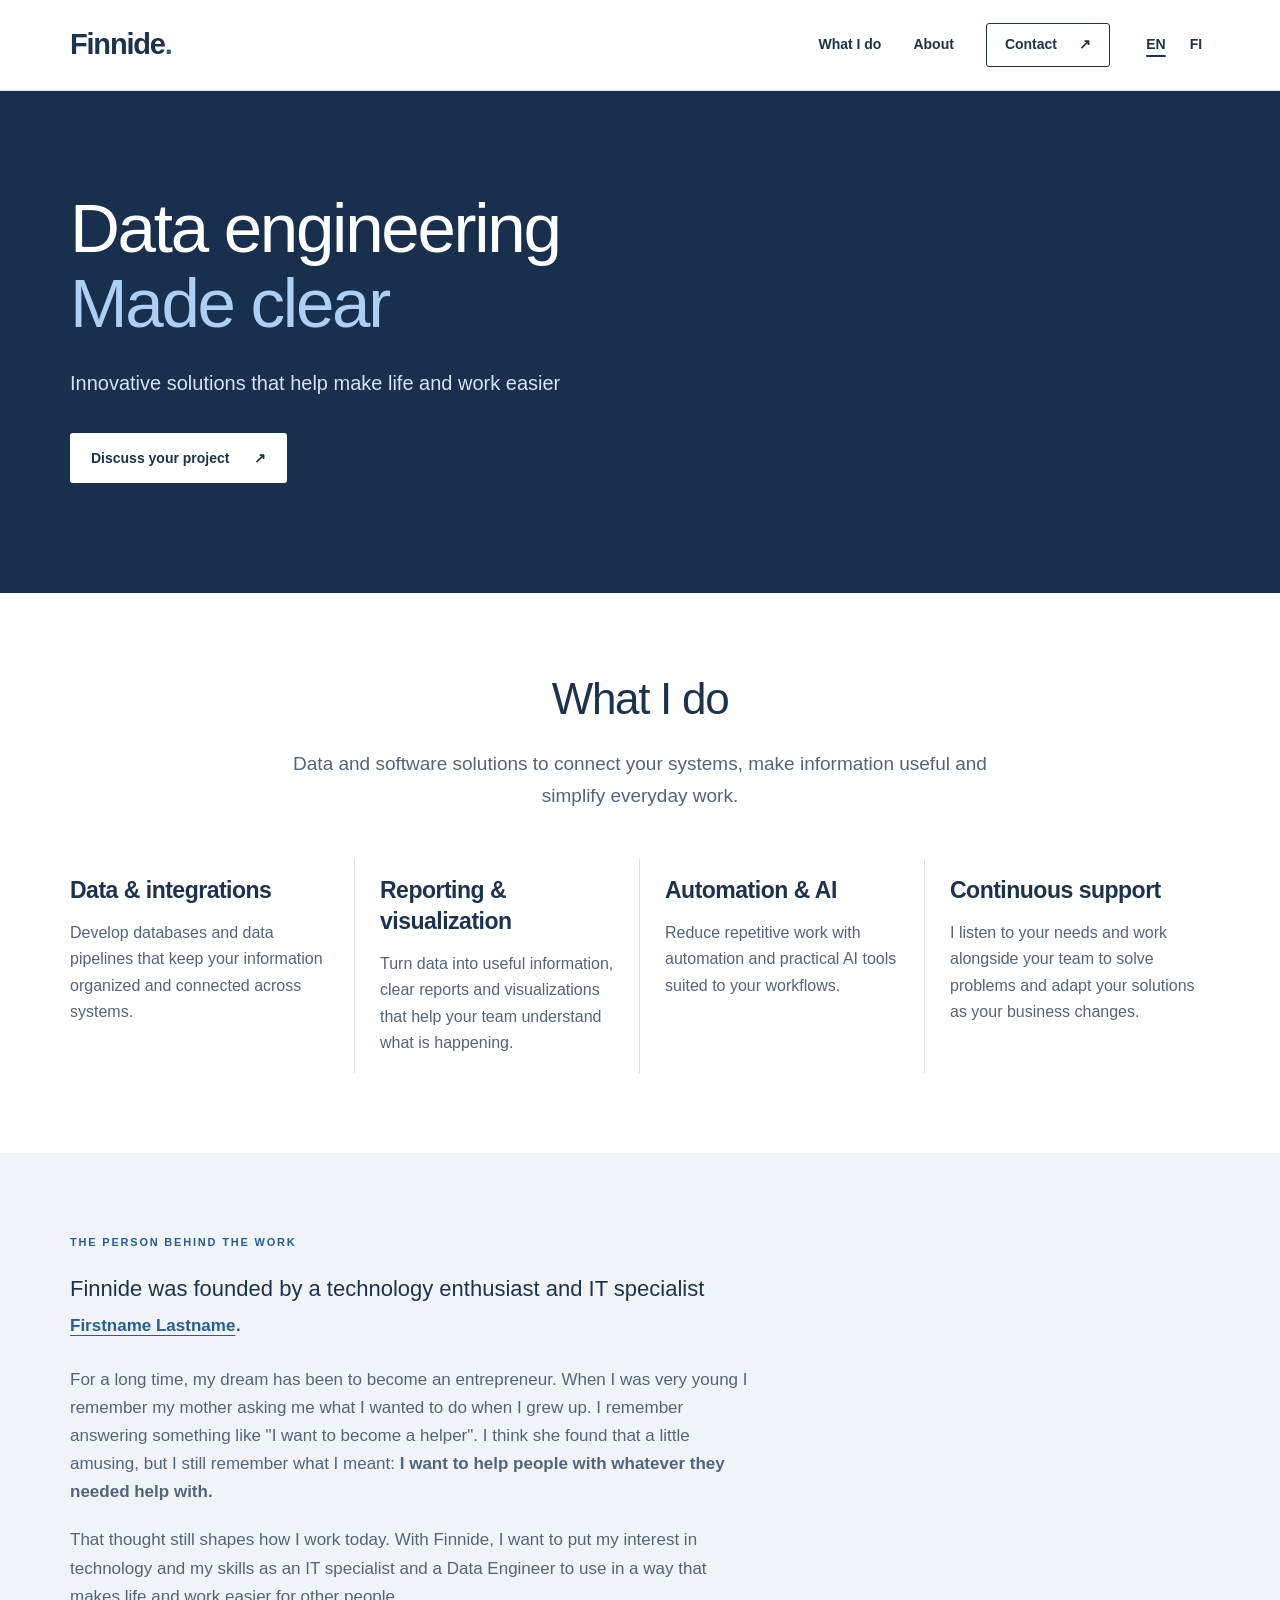
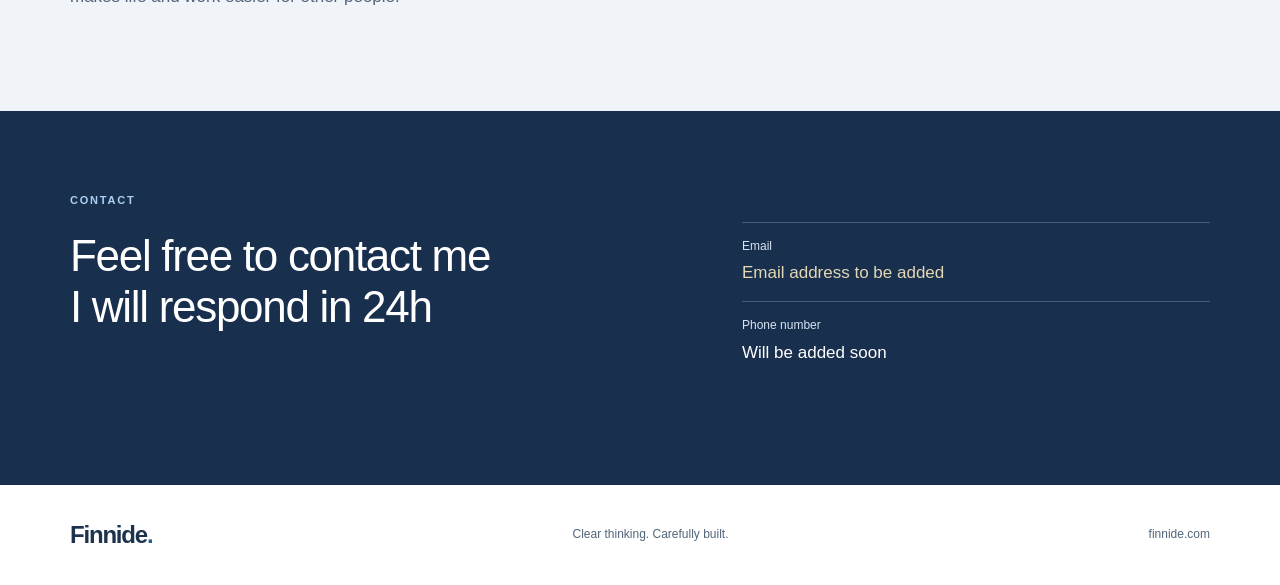
==== index.html @ 02202bdf "Initial commit" ====
<!doctype html>
<html lang="en">
<head>
  <meta charset="utf-8">
  <meta name="viewport" content="width=device-width, initial-scale=1">
  <meta name="description" content="Finnide — independent data engineering, integrations and automation from Finland. Practical solutions, built with clarity.">
  <title>Finnide — Data engineering Made clear</title>
  <link rel="stylesheet" href="style.css">
</head>
<body>
  <a class="skip-link" href="#main">Skip to content</a>

  <header class="site-header">
    <div class="container header-inner">
      <a class="brand" href="#home" aria-label="Finnide home">Finnide<span class="brand-mark" aria-hidden="true">.</span></a>
      <nav aria-label="Main navigation">
        <a href="#services">What I do</a>
        <a href="#about">About</a>
        <a class="nav-contact" href="#contact">Contact <span aria-hidden="true">↗</span></a>
        <span class="language-switch" role="group" aria-label="Language">
          <a href="index.html" lang="en" hreflang="en" aria-label="In English" aria-current="page">EN</a>
          <a href="fi.html" lang="fi" hreflang="fi" aria-label="Suomeksi">FI</a>
        </span>
      </nav>
    </div>
  </header>

  <main id="main">
    <section class="hero home-simple" id="home" aria-labelledby="hero-title">
      <div class="container">
        <div class="home-content">
          <h1 id="hero-title">Data engineering<br><span>Made clear</span></h1>
          <p class="hero-description">Innovative solutions that help make life and work easier</p>
          <a class="button button-light" href="#contact">Discuss your project <span aria-hidden="true">↗</span></a>
        </div>
      </div>
    </section>

    <section class="section services" id="services" aria-labelledby="services-title">
      <div class="container">
        <div class="services-heading">
          <h2 id="services-title">What I do</h2>
          <p>Data and software solutions to connect your systems, make information useful and simplify everyday work.</p>
        </div>
        <div class="service-areas">
          <article class="service-area">
            <h3>Data &amp; integrations</h3>
            <p>Develop databases and data pipelines that keep your information organized and connected across systems.</p>
          </article>
          <article class="service-area">
            <h3>Reporting &amp; visualization</h3>
            <p>Turn data into useful information, clear reports and visualizations that help your team understand what is happening.</p>
          </article>
          <article class="service-area">
            <h3>Automation &amp; AI</h3>
            <p>Reduce repetitive work with automation and practical AI tools suited to your workflows.</p>
          </article>
          <article class="service-area">
            <h3>Continuous support</h3>
            <p>I listen to your needs and work alongside your team to solve problems and adapt your solutions as your business changes.</p>
          </article>
        </div>
      </div>
    </section>

    <section class="section about" id="about" aria-labelledby="about-title">
      <div class="container">
        <div class="about-story">
          <div class="story-header">
            <h2 class="eyebrow" id="about-title">THE PERSON BEHIND THE WORK</h2>
          </div>
          <div class="story-prose">
            <p class="story-lead">Finnide was founded by a technology enthusiast and IT specialist<br>
              <!-- Placeholder destination: replace with the founder’s website before publishing. -->
              <a class="founder-link" href="https://google.com">Firstname Lastname</a>.
            </p>
            <p class="story-body">For a long time, my dream has been to become an entrepreneur. When I was very young I remember my mother asking me what I wanted to do when I grew up. 
              I remember answering something like "I want to become a helper". I think she found that a little amusing, but I still remember what I meant: 
              <b>I want to help people with whatever they needed help with.</b></p>
            <p class="story-body">That thought still shapes how I work today. With Finnide, 
              I want to put my interest in technology and my skills as an IT specialist and a Data Engineer to use in a way that makes life and work easier for other people.</p>
          </div>
        </div>
      </div>
    </section>

    <section class="section contact" id="contact" aria-labelledby="contact-title">
      <div class="container contact-layout">
        <div>
          <p class="eyebrow">CONTACT</p>
          <h2 id="contact-title">Feel free to contact me<br>I will respond in 24h</h2>
        </div>
        <div class="contact-details">
          <dl>
            <div><dt>Email</dt><dd class="placeholder">Email address to be added</dd></div>
            <div><dt>Phone number</dt><dd>Will be added soon</dd></div>
          </dl>
        </div>
      </div>
    </section>
  </main>

  <footer class="site-footer">
    <div class="container footer-inner">
      <a class="brand" href="#home">Finnide<span class="brand-mark" aria-hidden="true">.</span></a>
      <p>Clear thinking. Carefully built.</p>
      <span class="footer-domain">finnide.com</span>
    </div>
  </footer>
</body>
</html>
---- style.css ----
/* Finnide
   Shared stylesheet for index.html and fi.html.
   Keep layout, accessibility and responsive rules here. */

/* 1. Theme — shared navy palette for English and Finnish. */
:root {
  --ink: #1d324d;
  --muted: #536479;
  --accent: #255d98;
  --hero: #182f4d;
  --hero-text: #d7e3f1;
  --highlight: #aecff4;
  --paper: #ffffff;
  --soft: #f0f4f9;
  --line: #d9e1eb;
  --content-width: 1140px;
}

/* 2. Base styles, typography and accessible links. */
* {
  box-sizing: border-box;
}

html {
  scroll-padding-top: 112px;
}

body {
  margin: 0;
  background: var(--paper);
  color: var(--ink);
  font-family: "Segoe UI", "Helvetica Neue", Arial, sans-serif;
  font-size: 17px;
  line-height: 1.65;
}

h1, h2, h3, p {
  margin-top: 0;
}

p {
  margin-bottom: 20px;
}

a {
  color: inherit;
  text-decoration: none;
}

a:hover {
  text-decoration: underline;
  text-underline-offset: 5px;
}

a:focus-visible {
  outline: 3px solid #b97528;
  outline-offset: 5px;
}

/* Shared page width. */
.container {
  width: min(var(--content-width), calc(100% - 96px));
  margin-inline: auto;
}

/* Keyboard skip link, revealed when focused. */
.skip-link {
  position: fixed;
  top: -100px;
  left: 16px;
  z-index: 20;
  padding: 12px 18px;
  background: var(--paper);
  color: var(--ink);
}

.skip-link:focus {
  top: 12px;
}

/* 3. Header and main navigation. */
.site-header {
  position: sticky;
  top: 0;
  z-index: 10;
  background: var(--paper);
  border-bottom: 1px solid var(--line);
}

.header-inner {
  display: flex;
  align-items: center;
  justify-content: space-between;
  gap: 28px;
  min-height: 90px;
}

.brand {
  white-space: nowrap;
  font-size: 29px;
  font-weight: 700;
  letter-spacing: -1.2px;
}

.brand-mark {
  color: var(--accent);
}

nav {
  display: flex;
  align-items: center;
  gap: 32px;
  font-size: 14px;
  font-weight: 600;
}

nav a {
  display: inline-flex;
  align-items: center;
  min-height: 44px;
}

.nav-contact {
  gap: 22px;
  padding: 7px 18px;
  border: 1px solid var(--ink);
  border-radius: 3px;
}

.nav-contact:hover {
  background: var(--soft);
  text-decoration: none;
}

/* 4. Home section. */
.hero {
  background: var(--hero);
  color: white;
}

.eyebrow {
  margin-bottom: 21px;
  font-size: 11px;
  font-weight: 700;
  letter-spacing: 1.8px;
  color: var(--accent);
}

h1 {
  font-weight: 500;
  line-height: 1.08;
  letter-spacing: -2.3px;
}

h1 span {
  color: var(--highlight);
}

.hero-description {
  color: var(--hero-text);
  line-height: 1.55;
}

.button {
  display: inline-flex;
  align-items: center;
  justify-content: space-between;
  gap: 24px;
  min-height: 50px;
  padding: 13px 21px;
  border-radius: 3px;
  font-size: 14px;
  font-weight: 600;
}

.button-light {
  background: white;
  color: var(--ink);
}

.button-light:hover {
  background: var(--highlight);
  text-decoration: none;
}

/* Shared section spacing. */
.section {
  padding-block: 80px;
}

h2 {
  margin-bottom: 24px;
  font-size: clamp(32px, 3.5vw, 44px);
  font-weight: 500;
  line-height: 1.16;
  letter-spacing: -1.3px;
}

h3 {
  font-weight: 600;
  line-height: 1.35;
  letter-spacing: -0.5px;
}

/* 5. About section background. */
.about {
  background: var(--soft);
}

/* 6. Contact section. */
.contact {
  background: var(--hero);
  color: white;
}

.contact-layout {
  display: grid;
  grid-template-columns: 1.1fr 0.9fr;
  gap: 100px;
}

.contact .eyebrow {
  color: var(--highlight);
}

.contact-details {
  padding-top: 7px;
}

.contact-details dl {
  margin: 24px 0;
}

.contact-details dl > div {
  border-top: 1px solid #435d7d;
  padding-block: 14px;
}

.contact-details dt {
  font-size: 12px;
  color: var(--hero-text);
}

.contact-details dd {
  margin: 3px 0 0;
  font-size: 17px;
}

.placeholder {
  color: #e4d7b5;
}

/* 7. Footer. */
.footer-inner {
  display: flex;
  align-items: center;
  justify-content: space-between;
  gap: 24px;
  padding-block: 30px;
}

.footer-inner .brand {
  font-size: 24px;
}

.footer-inner p, .footer-domain {
  margin: 0;
  color: var(--muted);
  font-size: 12px;
}

/* Responsive layout — tablet. */
@media (max-width: 950px) {
  .container {
    width: calc(100% - 48px);
  }

  .contact-layout {
    gap: 45px;
  }
}

/* Responsive layout — phone. */
@media (max-width: 700px) {
  html {
    scroll-padding-top: 134px;
  }

  .container {
    width: calc(100% - 40px);
  }

  .header-inner {
    flex-wrap: wrap;
    justify-content: center;
    gap: 4px;
    padding-block: 12px;
  }

  .brand {
    font-size: 26px;
  }

  nav {
    justify-content: center;
    width: 100%;
    gap: 26px;
    font-size: 13px;
  }

  .nav-contact {
    border: 0;
    padding-inline: 0;
    gap: 8px;
  }

  .contact-layout {
    grid-template-columns: 1fr;
    gap: 32px;
  }

  h1 {
    font-size: clamp(39px, 8.8vw, 56px);
    letter-spacing: -1.6px;
  }

  .hero-description {
    font-size: 19px;
  }

  .section {
    padding-block: 52px;
  }

  .footer-inner {
    flex-wrap: wrap;
    gap: 12px 24px;
  }

  .footer-domain {
    width: 100%;
  }
}

/* Home layout — one left-aligned content block. */
.home-simple {
  padding: 100px 0 110px;
  text-align: left;
}

.home-simple .home-content {
  max-width: 760px;
  margin: 0;
}

.home-simple h1 {
  font-size: clamp(44px, 5.4vw, 72px);
  margin-bottom: 0;
}

.home-simple .hero-description {
  max-width: 510px;
  margin: 28px 0 34px;
  font-size: 20px;
}

/* Responsive layout — phone. */
@media (max-width: 700px) {
  .home-simple {
    padding: 62px 0 68px;
  }

  .home-simple h1 {
    font-size: clamp(39px, 9vw, 56px);
  }
}

.services-heading > p {
  color: var(--muted);
  font-size: 19px;
  margin-bottom: 0;
}

.service-area h3 {
  font-size: 23px;
  margin-bottom: 14px;
}

.service-area p {
  color: var(--muted);
  font-size: 16px;
  margin-bottom: 0;
}

/* 8. Services — centered introduction and four open columns. */
.services-heading {
  max-width: 720px;
  margin-bottom: 48px;
  text-align: center;
  margin-inline: auto;
}

.service-areas {
  display: grid;
  grid-template-columns: repeat(4, 1fr);
  gap: 0;
}

.service-area {
  min-width: 0;
  padding: 16px 25px;
  border-right: 1px solid var(--line);
}

.service-area:first-child {
  padding-left: 0;
}

.service-area:last-child {
  padding-right: 0;
  border-right: 0;
}

/* Responsive layout — tablet. */
@media (max-width: 950px) {
  .service-areas {
    grid-template-columns: repeat(2, 1fr);
    gap: 30px;
  }

  .service-area, .service-area:first-child, .service-area:last-child {
    padding: 0;
    border: 0;
  }
}

/* Services — stack into one column. */
@media (max-width: 600px) {
  .service-areas {
    grid-template-columns: 1fr;
  }

  .services-heading {
    text-align: left;
  }

  .service-area {
    padding-top: 20px;
    border-top: 1px solid var(--line);
  }
}

/* 9. Founder story — readable prose and a small section heading. */
.about-story {
  max-width: 760px;
}

.about-story h2.eyebrow {
  font-size: 11px;
  font-weight: 700;
  line-height: 1.65;
  letter-spacing: 1.8px;
  margin-bottom: 21px;
}

.about-story .story-lead {
  font-size: 22px;
  line-height: 1.55;
  color: var(--ink);
}

.about-story .story-body {
  max-width: 680px;
  color: var(--muted);
}

/* 10. Language selector — underline the current language. */
.language-switch {
  display: inline-flex;
  align-items: center;
  gap: 12px;
  white-space: nowrap;
}

.language-switch a {
  justify-content: center;
  min-width: 28px;
}

.language-switch a[aria-current="page"] {
  text-decoration: underline;
  text-decoration-thickness: 2px;
  text-underline-offset: 6px;
}

/* Narrow phones — allow navigation to wrap. */
@media (max-width: 420px) {
  .site-header nav {
    flex-wrap: wrap;
    column-gap: 12px;
    row-gap: 0;
  }

  html {
    scroll-padding-top: 180px;
  }
}

/* Founder website link — smaller than the introduction. */
.about-story .founder-link {
  display: inline-block;
  padding-block: 7px;
  font-size: 17px;
  font-weight: 600;
  color: var(--accent);
  text-decoration: underline;
  text-decoration-thickness: 1px;
  text-underline-offset: 4px;
}

.about-story .founder-link:hover {
  color: var(--ink);
  text-decoration-thickness: 2px;
}
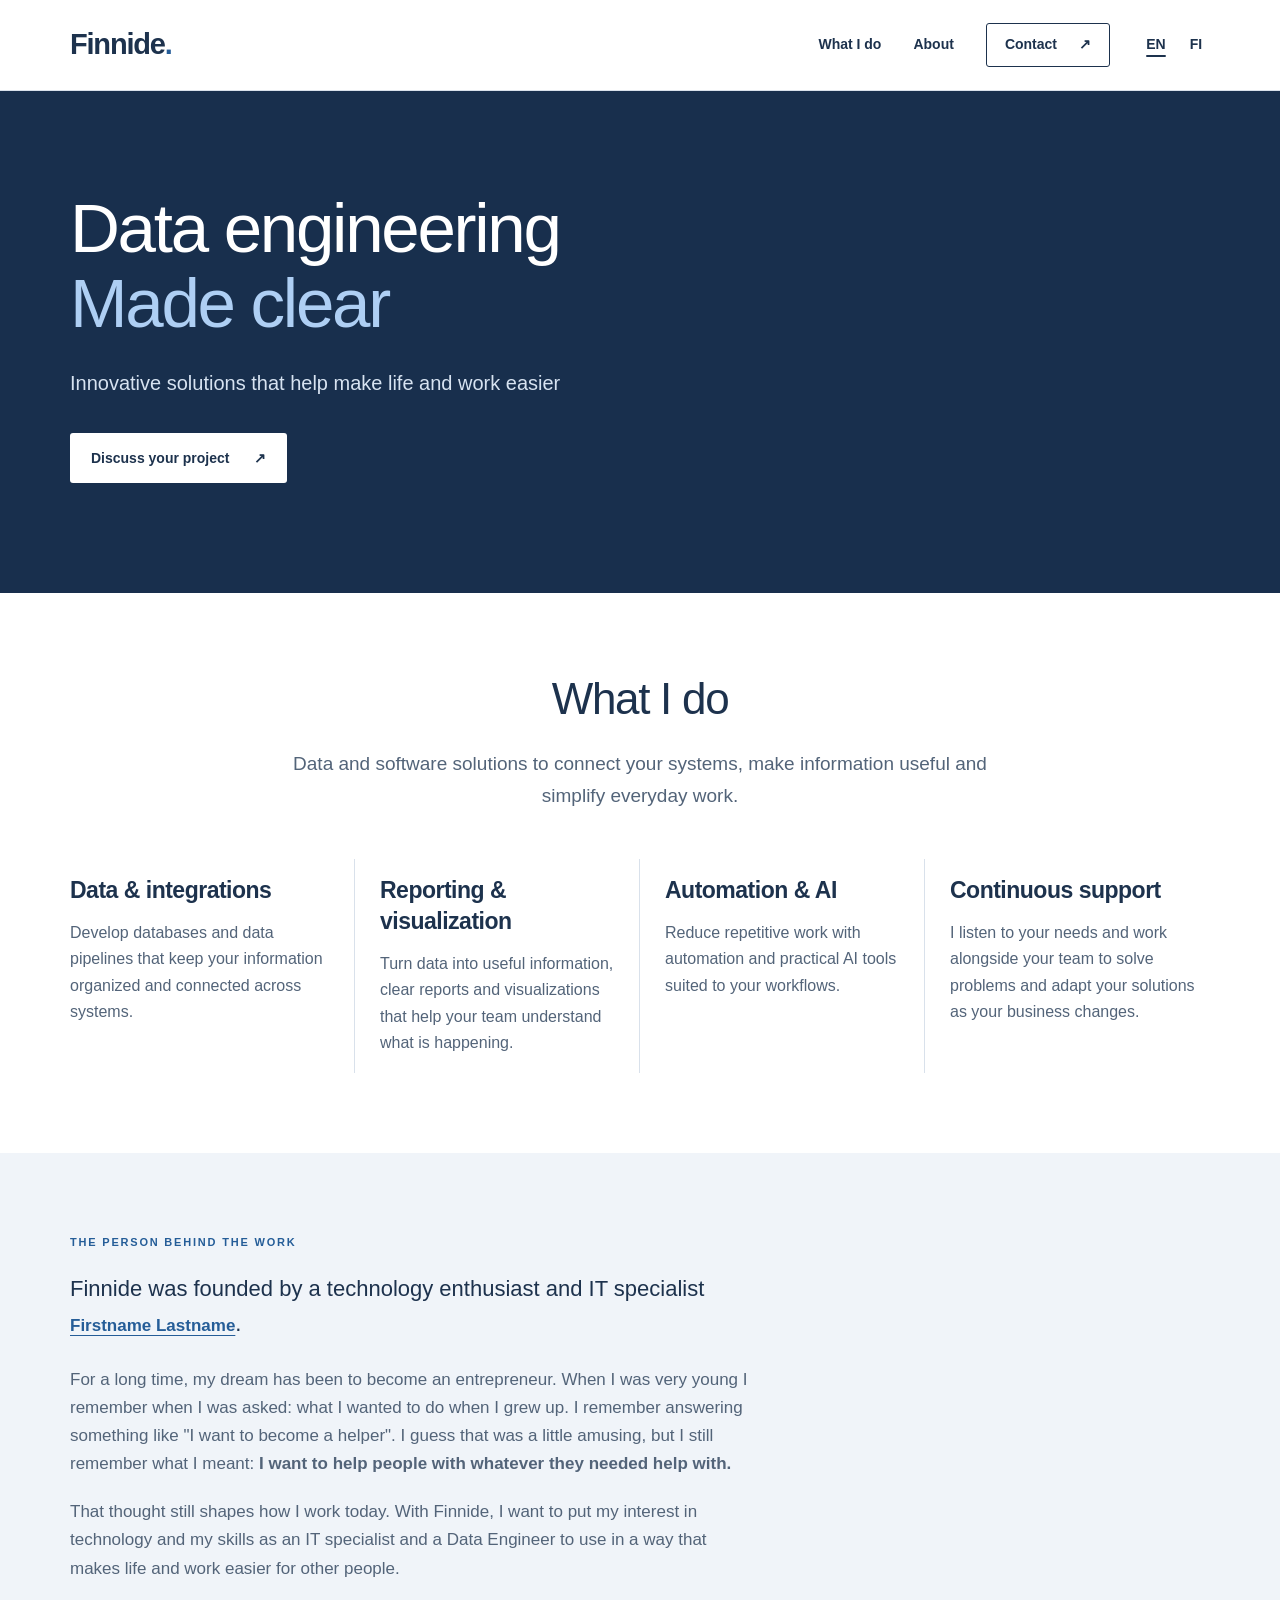
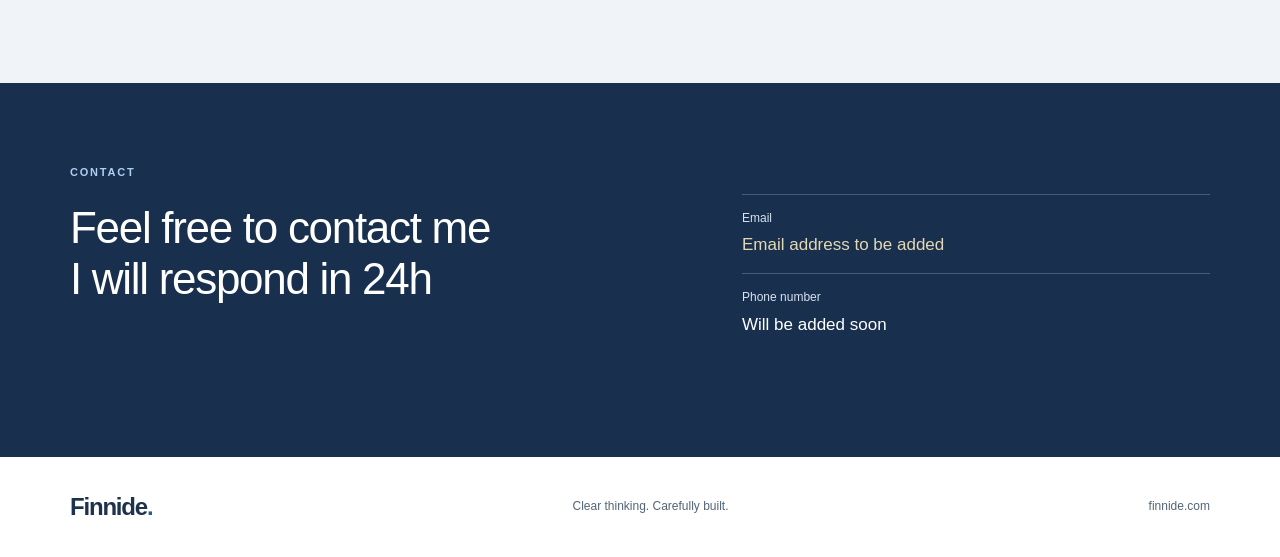
==== commit 8aa701b9: "Rephrase about-section" ====
--- a/index.html
+++ b/index.html
@@ -74,8 +74,8 @@
               <!-- Placeholder destination: replace with the founder’s website before publishing. -->
               <a class="founder-link" href="https://google.com">Firstname Lastname</a>.
             </p>
-            <p class="story-body">For a long time, my dream has been to become an entrepreneur. When I was very young I remember my mother asking me what I wanted to do when I grew up. 
-              I remember answering something like "I want to become a helper". I think she found that a little amusing, but I still remember what I meant: 
+            <p class="story-body">For a long time, my dream has been to become an entrepreneur. When I was very young I remember when I was asked: what I wanted to do when I grew up. 
+              I remember answering something like "I want to become a helper". I guess that was a little amusing, but I still remember what I meant: 
               <b>I want to help people with whatever they needed help with.</b></p>
             <p class="story-body">That thought still shapes how I work today. With Finnide, 
               I want to put my interest in technology and my skills as an IT specialist and a Data Engineer to use in a way that makes life and work easier for other people.</p>
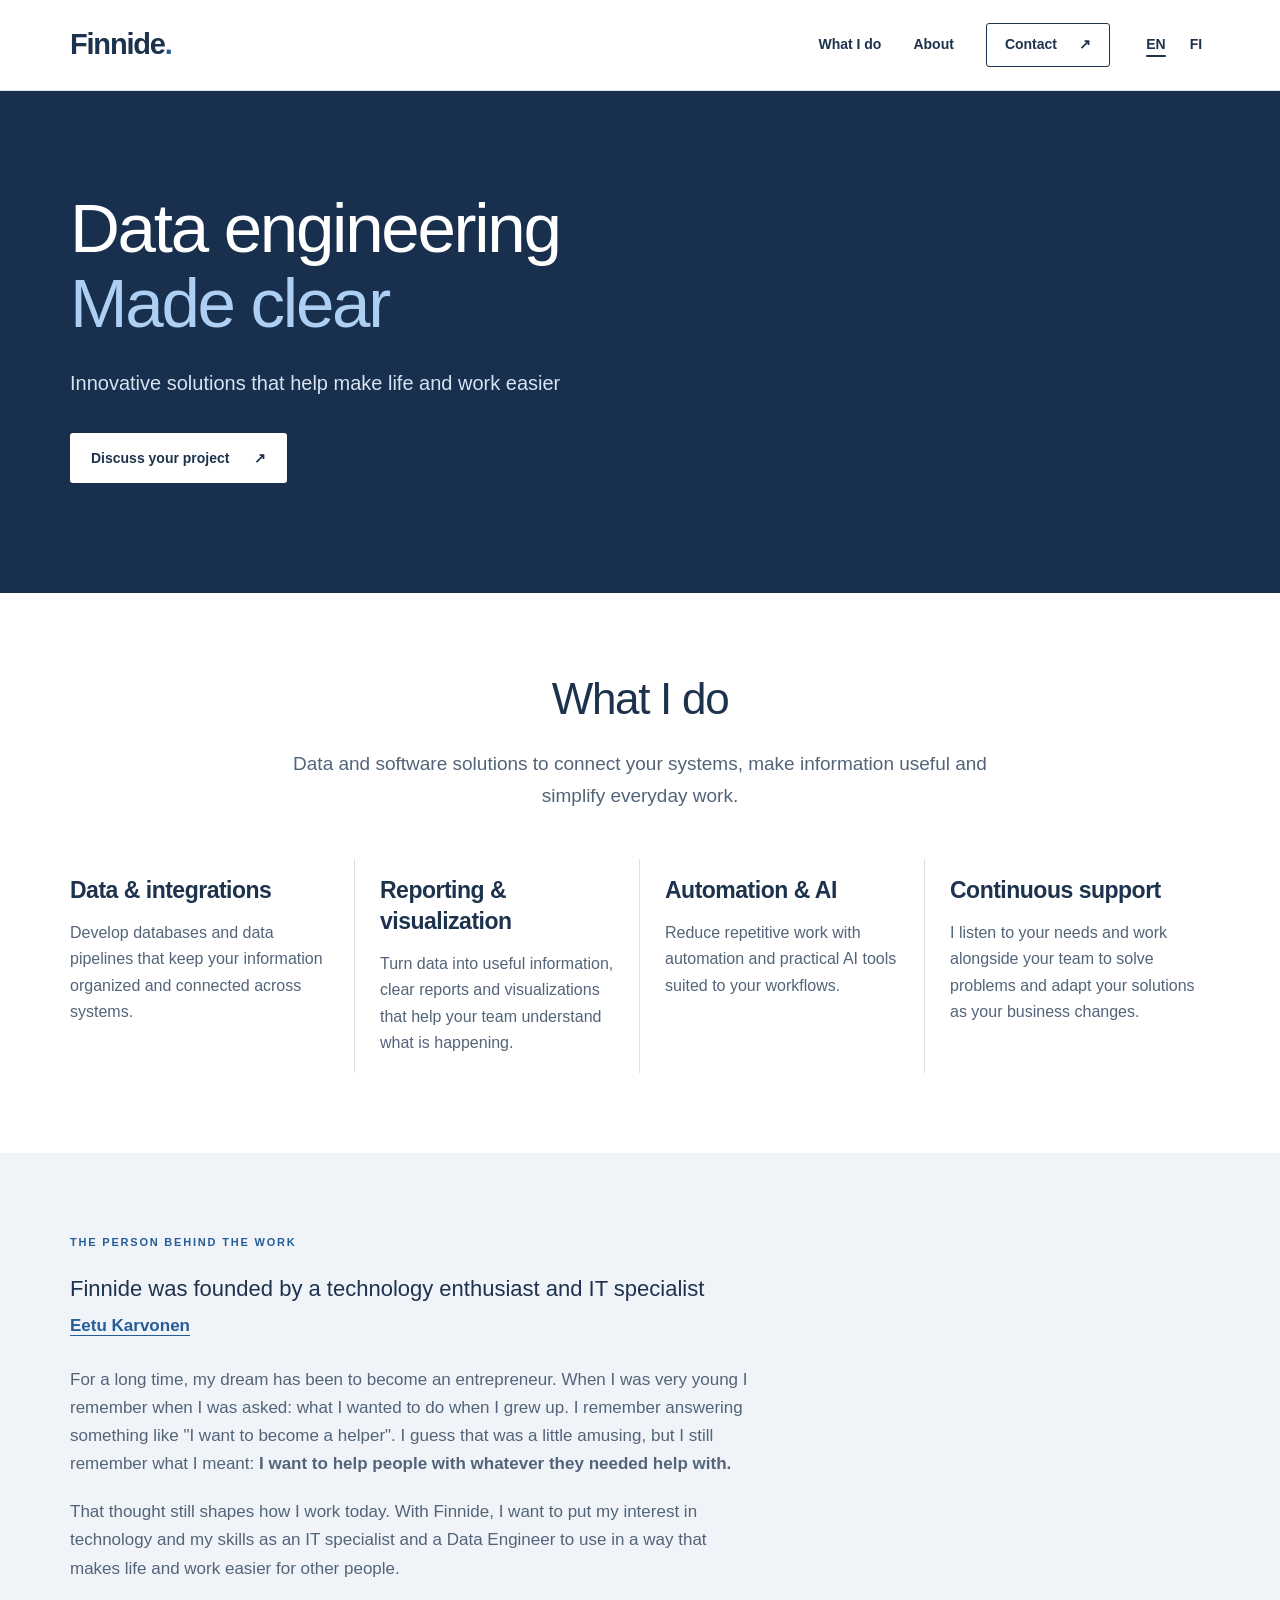
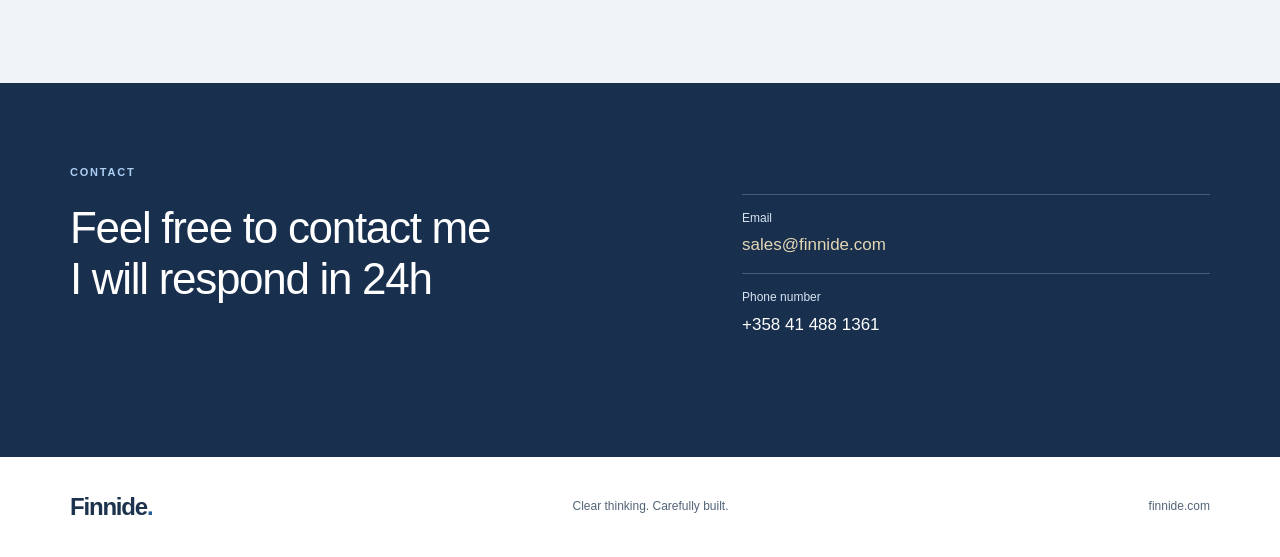
==== commit 162b644d: "Add contact info" ====
--- a/index.html
+++ b/index.html
@@ -71,8 +71,7 @@
           </div>
           <div class="story-prose">
             <p class="story-lead">Finnide was founded by a technology enthusiast and IT specialist<br>
-              <!-- Placeholder destination: replace with the founder’s website before publishing. -->
-              <a class="founder-link" href="https://google.com">Firstname Lastname</a>.
+              <a class="founder-link" href="https://eetukarvonen.net">Eetu Karvonen</a>
             </p>
             <p class="story-body">For a long time, my dream has been to become an entrepreneur. When I was very young I remember when I was asked: what I wanted to do when I grew up. 
               I remember answering something like "I want to become a helper". I guess that was a little amusing, but I still remember what I meant: 
@@ -92,8 +91,8 @@
         </div>
         <div class="contact-details">
           <dl>
-            <div><dt>Email</dt><dd class="placeholder">Email address to be added</dd></div>
-            <div><dt>Phone number</dt><dd>Will be added soon</dd></div>
+            <div><dt>Email</dt><dd class="placeholder">sales@finnide.com</dd></div>
+            <div><dt>Phone number</dt><dd>+358 41 488 1361</dd></div>
           </dl>
         </div>
       </div>
